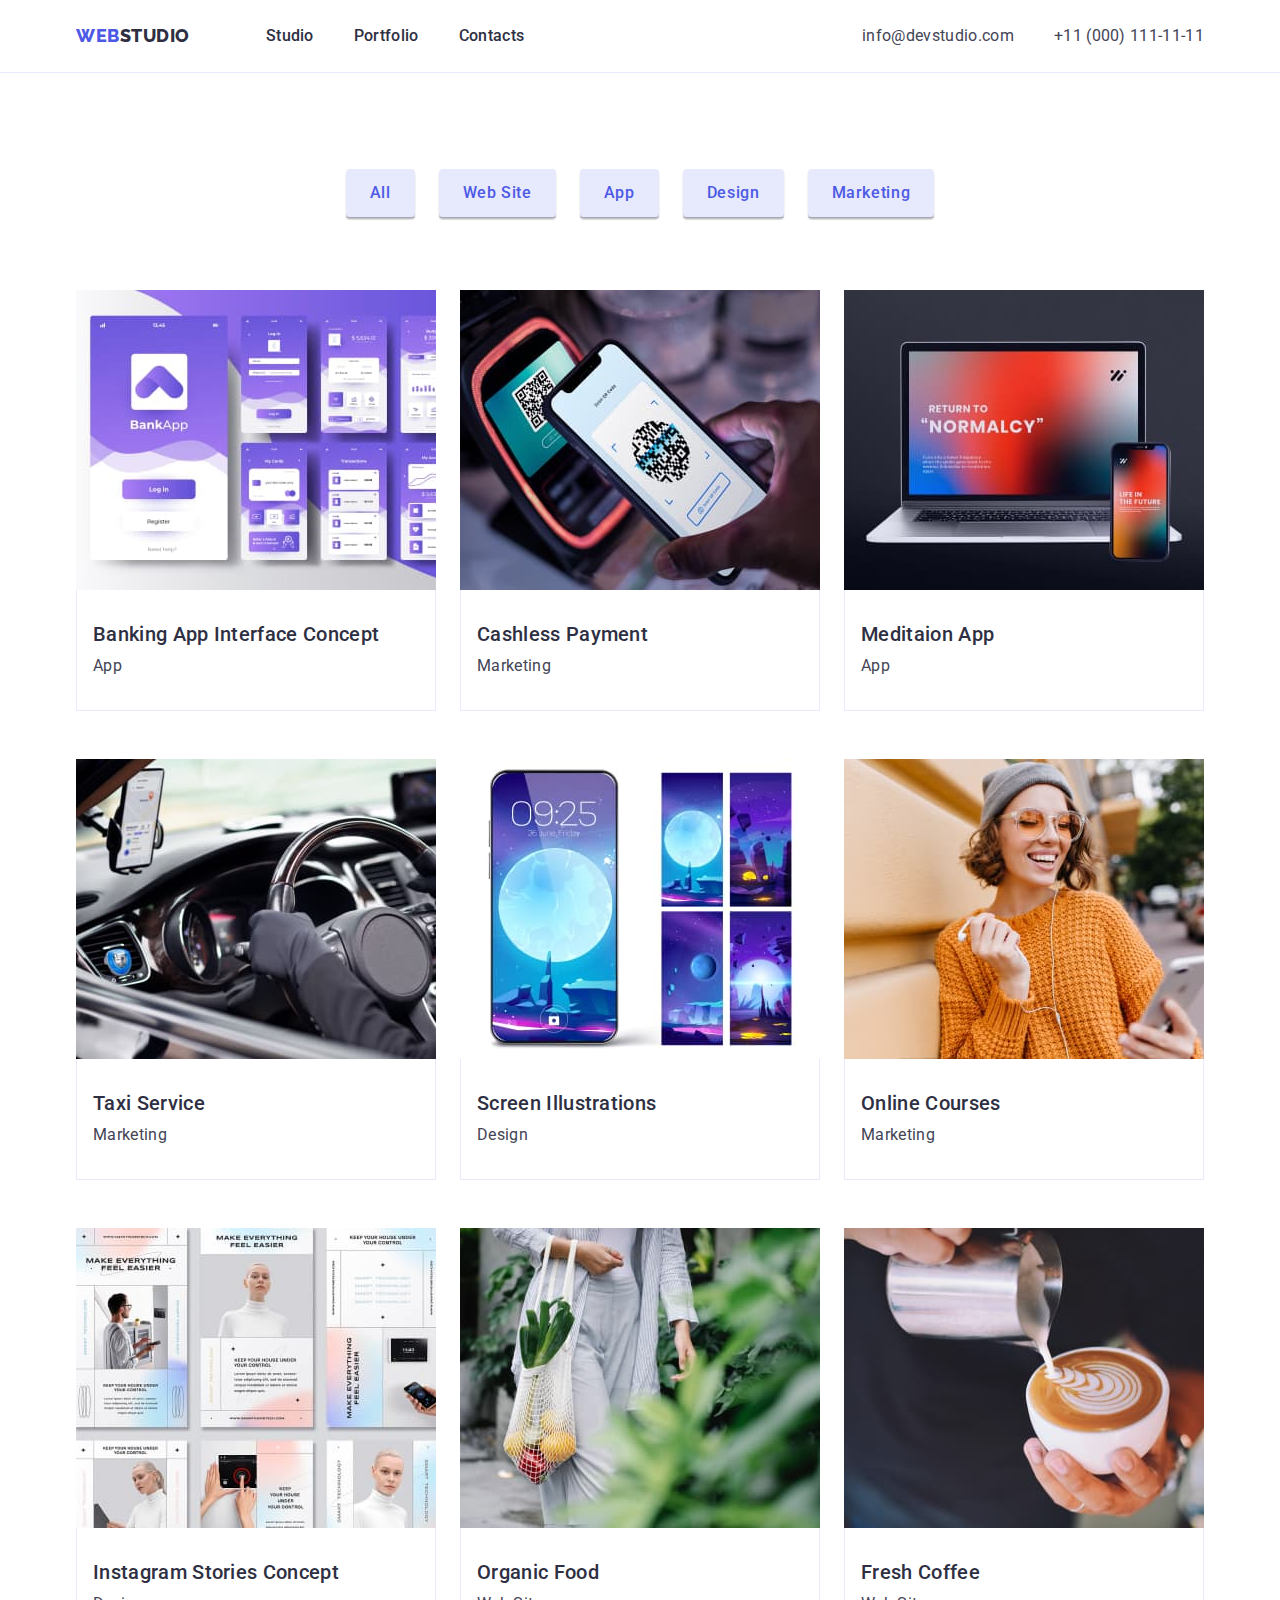
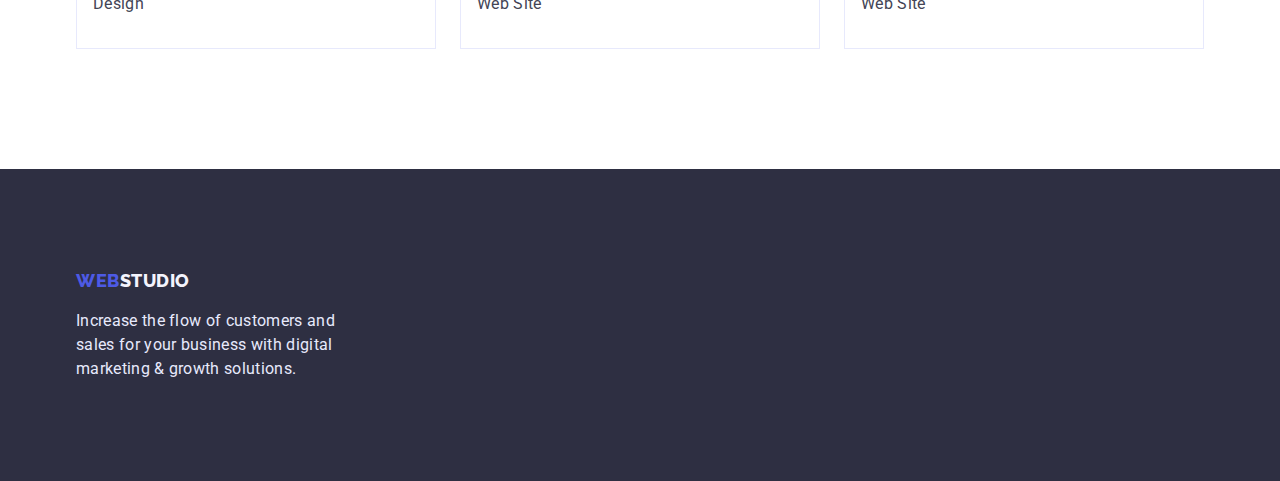
==== portfolio.html @ 7fa195ae "Initial commit" ====
<!DOCTYPE html>
<html lang="en">
  <head>
    <meta charset="UTF-8" content="width=device-width, initial-scale=1.0"/>
    <title>Web Studio</title>
    <link rel="stylesheet" href="https://cdnjs.cloudflare.com/ajax/libs/modern-normalize/1.0.0/modern-normalize.min.css" />
    <link rel="preconnect" href="https://fonts.googleapis.com" />
    <link rel="preconnect" href="https://fonts.gstatic.com" crossorigin />
    <link
      href="https://fonts.googleapis.com/css2?family=Raleway:wght@800&family=Roboto:wght@400;500;700;900&display=swap"
      rel="stylesheet"
    />
    <link rel="stylesheet" href="./css/styles.css" />
  </head>
  <body>
    <header class="section page-header">
      <div class="container flex-header">
      <a href="index.html" class="logo">WEB<span class="header-logo">STUDIO</a>
      <nav class="main-nav">
        <ul class="nav-menu list">
          <li class="list-item">
            <a class="nav-link" href="index.html">Studio</a>
          </li>
          <li class="list-item">
            <a class="nav-link" href="portfolio.html">Portfolio</a>
          </li>
          <li class="list-item"><a class="nav-link" href="">Contacts</a></li>
        </ul>
      </nav>
      <ul class="contacts list">
        <li class="list-item">
          <a class="contact-link link" href="mailto:info@devstudio.com"
            >info@devstudio.com</a
          >
        </li>
        <li class="list-item">
          <a class="contact-link link" href="tel:+110001111111">+11 (000) 111-11-11</a>
        </li>
      </ul>
    </div>
    </header>
    <main>
      <section class="section portfolio">
        <div class="container">
        <h1 class="visually-hidden">Portfolio</h1>
        <ul class="list portfolio-buttons">
          <li class="portfolio-item"><button type="button" class="portfolio-button button">All</button></li>
          <li class="portfolio-item">
            <button type="button" class="portfolio-button button">Web Site</button>
          </li>
          <li class="portfolio-item"><button type="button" class="portfolio-button button">App</button></li>
          <li class="portfolio-item">
            <button type="button" class="portfolio-button button">Design</button>
          </li>
          <li class="portfolio-item">
            <button type="button" class="portfolio-button button">Marketing</button>
          </li>
        </ul>
        <ul class="list flex-portfolio">
          <li class="portfolio-card"><a class="link" href="">
            <img class="image-block"
              src="./images/portfolio/img8.jpg"
              alt="Banking App Interface"
              width="360"
              height="300"
            />
            <div class="card-description">
            <h2 class="portfolio-title">Banking App Interface Concept</h2>
            <p class="portfolio-text">App</p>
            </div>
            </a>
          </li>
          <li class="portfolio-card">
            <a class="link" href="">
            <img class="image-block"
              src="./images/portfolio/img9.jpg"
              alt="Image of two smartphones with qr-based wireless payment system"
              width="360"
              height="300"
            />
            <div class="card-description">
            <h2 class="portfolio-title">Cashless Payment</h2>
            <p class="portfolio-text">Marketing</p>
            </div>
            </a>
          </li>
          <li class="portfolio-card">
            <a class="link" href="">
            <img class="image-block"
              src="./images/portfolio/img10.jpg"
              alt="Image of laptop and Iphone"
              width="360"
              height="300"
            />
            <div class="card-description">
            <h2 class="portfolio-title">Meditaion App</h2>
            <p class="portfolio-text">App</p>
            </div>
            </a>
          </li>
          <li class="portfolio-card">
            <a class="link" href="">
            <img class="image-block"
              src="./images/portfolio/img11.jpg"
              alt="Image of smartphone, installed iside the vehicle cockpit"
              width="360"
              height="300"
            />
            <div class="card-description">
            <h2 class="portfolio-title">Taxi Service</h2>
            <p class="portfolio-text">Marketing</p>
            </div>
            </a>
          </li>
          <li class="portfolio-card">
            <a class="link" href="">
            <img class="image-block"
              src="./images/portfolio/img12.jpg"
              alt="Illustrations of Design application"
              width="360px"
              height="300px"
            />
            <div class="card-description">
            <h2 class="portfolio-title">Screen Illustrations</h2>
            <p class="portfolio-text">Design</p>
            </div>
            </a>
          </li>
          <li class="portfolio-card">
            <a class="link" href="">
            <img class="image-block"
              src="./images/portfolio/img13.jpg"
              alt="Image of a woman in orange sweater holding a smartphone"
              width="360"
              height="300"
            />
            <div class="card-description">
            <h2 class="portfolio-title">Online Courses</h2>
            <p class="portfolio-text">Marketing</p>
            </div>
            </a>
          </li>
          <li class="portfolio-card">
            <a class="link" href="">
            <img class="image-block"
              src="./images/portfolio/img14.jpg"
              alt="Example of Instagram Stories application interface"
              width="360"
              height="300"
            />
            <div class="card-description">
            <h2 class="portfolio-title">Instagram Stories Concept</h2>
            <p class="portfolio-text">Design</p>
            </div>
            </a>
          </li>
          <li class="portfolio-card">
            <a class="link" href="">
            <img class="image-block"
              src="./images/portfolio/img15.jpg"
              alt="Image of woman holding a bag with fruits and vegetables"
              width="360"
              height="300"
            />
            <div class="card-description">
            <h2 class="portfolio-title">Organic Food</h2>
            <p class="portfolio-text">Web Site</p>
            </div>
            </a>
          </li>
          <li class="portfolio-card">
            <a class="link" href="">
            <img class="image-block"
              src="./images/portfolio/img16.jpg"
              alt="Image of the cup of coffee with milk"
              width="360"
              height="300"
            />
            <div class="card-description">
            <h2 class="portfolio-title">Fresh Coffee</h2>
            <p class="portfolio-text">Web Site</p>
            </div>
            </a>
          </li>
        </ul>
      </div>
      </section>
    </main>
    <footer class="section footer-section">
      <div class="container">
      <a href="index.html" class="logo"
        >WEB<span class="footer-logo">STUDIO</span></a
      >
      <p class="footer-text">
        Increase the flow of customers and sales for your business with digital
        marketing & growth solutions.
      </p>
    </div>
    </footer>
  </body>
</html>
---- css/styles.css ----
:root {
  --main-text-color: #434455;
  --header-text-color: #2e2f42;
  --primary-brand-color: #4d5ae5;
  --accent-color: #e7e9fc;
  --cloud-logo-color: #f4f4fd;
  --main-background-color: #fff;
  --active-button-color: #404bbf;
  --column-gap-size: 24px;
}
.container {
  width: 1158px;
  margin-left: auto;
  margin-right: auto;
  padding-left: 15px;
  padding-right: 15px;
}

h1,
h2,
h3,
h4,
h5,
h6,
p,
ul {
  margin: 0;
}
/* page header */
.page-header {
  padding-top: 24px;
  padding-bottom: 24px;
  border-bottom: 1px solid var(--accent-color);
}

.flex-header {
  display: flex;
  align-items: center;
}
.main-nav {
  margin-left: 76px;
}
.nav-menu {
  display: flex;
  justify-content: center;
  align-items: center;
  padding-left: 0;
  gap: 40px;
}

.contacts {
  display: flex;
  margin-left: auto;
  gap: 40px;
  margin-right: 0;
  padding-left: 0;
}
/* body */
body {
  font-family: Roboto, HelveticaNeue, sans-serif;
  font-weight: 400;
  font-size: 16px;
  line-height: 1.5;
  letter-spacing: 0.02em;
  color: var(--main-text-color);
}
.header-logo {
  color: var(--header-text-color);
}
.logo {
  display: block;
  margin-right: 0;
  font-family: Raleway, sans-serif;
  text-decoration: none;
  font-weight: 800;
  font-size: 18px;
  line-height: 1.33;
  letter-spacing: 0.03em;
  color: var(--primary-brand-color);
}

/* links */
.link {
  color: inherit;
  text-decoration: none;
}
.nav-link {
  display: block;
  font-weight: 500;
  color: var(--header-text-color);
  text-decoration: none;
}
.contact-link {
  display: block;
  font-weight: 400;
  color: var(--main-text-color);
  text-decoration: none;
}

.nav-link:hover,
.contact-link:hover,
.nav-link:focus,
.contact-link:focus {
  color: var(--primary-brand-color);
}
/* hero */
.hero,
.footer-section {
  background-color: var(--header-text-color);
}
.hero {
  padding-top: 188px;
  padding-bottom: 188px;
}

.hero-title {
  width: 494px;
  margin-left: auto;
  margin-right: auto;
  font-weight: 700;
  font-size: 56px;
  line-height: 1.07;
  color: var(--main-background-color);
  text-align: center;
}
.hero-button {
  display: inline-block;
  margin-top: 48px;
  padding-top: 16px;
  padding-right: 32px;
  padding-bottom: 16px;
  padding-left: 32px;
  border-radius: 4px;
  letter-spacing: 0.04em;
  color: var(--main-background-color);
  background-color: var(--primary-brand-color);
  box-shadow: 0px 4px 4px rgba(0, 0, 0, 0.15);
}
/* sections */
.section {
  margin-left: auto;
  margin-right: auto;
  text-align: center;
}
.title,
.portfolio-title {
  font-weight: 500;
  font-size: 20px;
  line-height: 1.2;

  color: var(--header-text-color);
}
.section-title {
  font-weight: 700;
  font-size: 36px;
  line-height: 1.1;
  color: var(--header-text-color);
  text-align: center;
}
.visually-hidden {
  position: absolute;
  width: 1px;
  height: 1px;
  margin: -1px;
  border: 0;
  padding: 0;
  white-space: nowrap;
  clip-path: inset(100%);
  clip: rect(0 0 0 0);
  overflow: hidden;
}
.key-values {
  padding-top: 120px;
  padding-bottom: 120px;
}
.activity {
  padding-bottom: 120px;
}

.flex-values {
  display: flex;
  justify-content: center;
  gap: var(--column-gap-size);
  align-items: flex-start;
  padding-left: 0;
  text-align: left;
  
}
.flex-activity {
  display: flex;
  justify-content: center;
  align-items: center;
  gap: var(--column-gap-size);
  margin-top: 72px;
  padding-left: 0;
}

.our-team {
  padding-top: 120px;
  padding-bottom: 120px;
  background-color: var(--cloud-logo-color);
}
.flex-team {
  display: flex;
  justify-content: center;
  gap: var(--column-gap-size);
  align-items: center;
  padding-left: 0;
  margin-top: 72px;
}
.team-item {
  padding-bottom: 32px;
  background-color: var(--main-background-color);
  box-shadow: 0px 1px 6px rgba(46, 47, 66, 0.08),
    0px 1px 1px rgba(46, 47, 66, 0.16), 0px 2px 1px rgba(46, 47, 66, 0.08);
  border-radius: 0px 0px 4px 4px;
}
.team-member {
  margin-top: 32px;
}
.member-description {
  margin-top: 8px;
}
.image-block {
  display: block;
  width: 100%;
}

/* buttons */
.button {
  font-weight: 500;
  font-size: 16px;
  line-height: 1.5;
  border: none;
  cursor: pointer;
}
.portfolio-button {
  display: inline-block;
  margin-top: 0;
  letter-spacing: 0.04em;

  padding-top: 12px;
  padding-right: 24px;
  padding-bottom: 12px;
  padding-left: 24px;
  color: var(--primary-brand-color);
  background-color: var(--accent-color);
  box-shadow: 0px 3px 1px rgba(0, 0, 0, 0.1), 0px 2px 1px rgba(0, 0, 0, 0.08),
    0px 2px 2px rgba(0, 0, 0, 0.12);
  border-radius: 4px;
}
.portfolio-button:hover,
.portfolio-button:focus {
  color: var(--main-background-color);
  background-color: var(--active-button-color);
}
.hero-button:hover,
.hero-button:focus {
  background-color: var(--active-button-color);
}
/* footer */
.footer-section {
  padding-top: 100px;
  padding-bottom: 100px;
}
.footer-text {
  color: var(--accent-color);
  width: 264px;
  margin-top: 16px;
  text-align: left;
}
.footer-section .logo {
  text-align: left;
}
.footer-logo {
  color: var(--cloud-logo-color);
}

/* list-styles */
.list {
  list-style: none;
}

/* Portfolio */
.portfolio {
  padding-top: 96px;
  padding-bottom: 120px;
}
.portfolio-buttons {
  display: flex;
  align-items: center;
  justify-content: center;
  gap: var(--column-gap-size);
  padding-left: 0;
  margin-bottom: 72px;
}
.portfolio-item {
  border-bottom: 1px solid var(--accent-color);
}
.flex-portfolio {
  display: flex;
  flex-wrap: wrap;
  justify-content: center;
  column-gap: var(--column-gap-size);
  row-gap: 48px;
  padding-left: 0;
}
.portfolio-card {
  width: 360px;
}

.card-description {
  padding-top: 32px;
  padding-bottom: 32px;
  padding-left: 16px;
  border: 1px solid var(--accent-color);
  border-top: 0px;
}
.portfolio-title,
.portfolio-text {
  text-align: left;
}
.portfolio-text {
  margin-top: 8px;
}
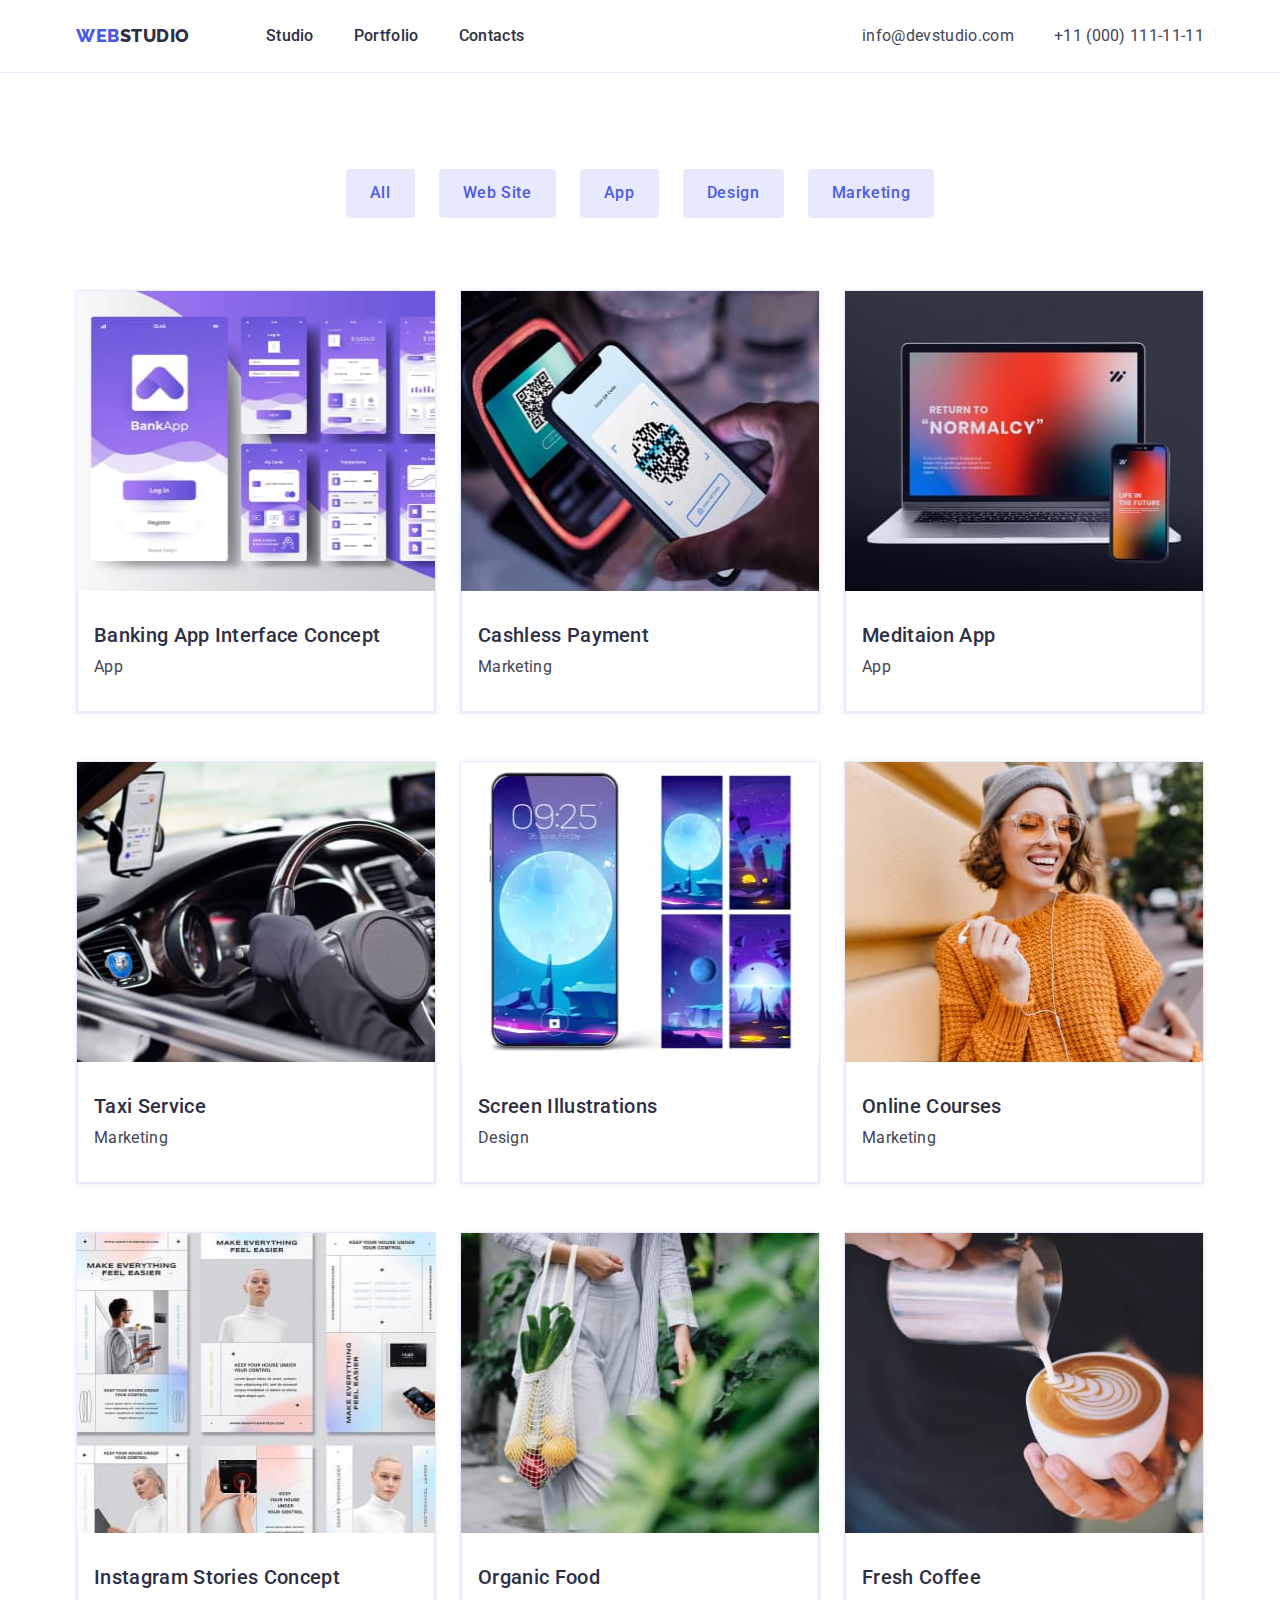
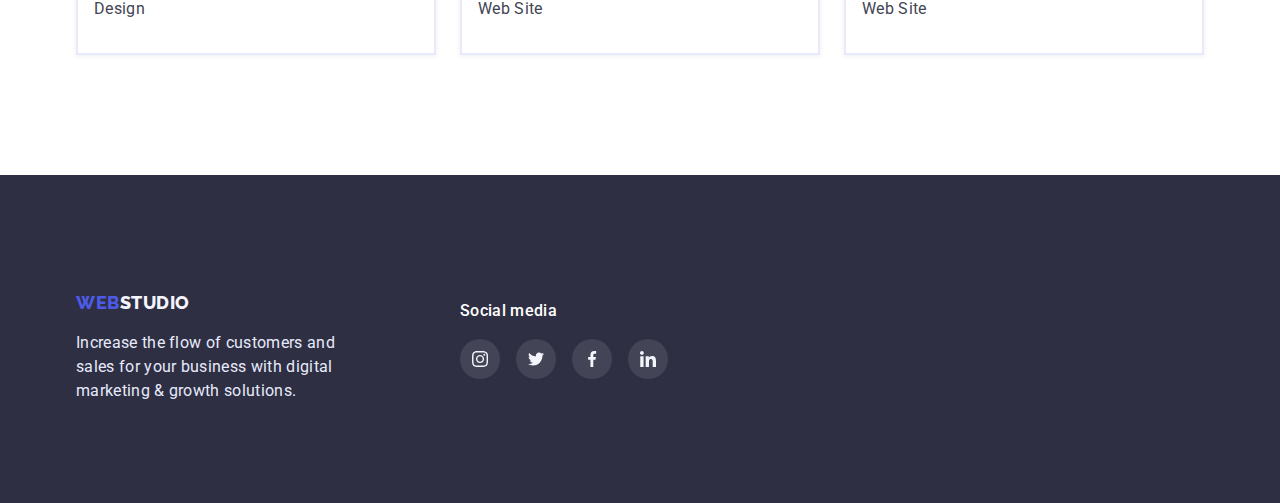
==== commit 95c4f93d: "Homework 4" ====
--- a/portfolio.html
+++ b/portfolio.html
@@ -186,15 +186,44 @@
       </div>
       </section>
     </main>
-    <footer class="section footer-section">
-      <div class="container">
-      <a href="index.html" class="logo"
+<footer class="section footer-section">
+      <div class="container flex-footer">
+ <div class="footer-text">
+       <a href="index.html" class="logo"
         >WEB<span class="footer-logo">STUDIO</span></a
       >
       <p class="footer-text">
         Increase the flow of customers and sales for your business with digital
         marketing & growth solutions.
       </p>
+ </div>
+ <div class="footer-social">
+  <h4 class="footer-title">Social media</h4>
+  <ul class="footer-links list">
+              <li>
+                <a href="" class="footer-link" aria-label="Instagram">
+                  <svg class="footer-icon">
+                    <use href="/images/icons.svg#icon-instagram"></use>
+                  </svg>
+                  </a>
+              </li>
+              <li><a href="" class="footer-link" aria-label="Twitter">
+                <svg class="footer-icon">
+                  <use href="/images/icons.svg#icon-twitter"></use>
+                </svg>
+                </a></li>
+              <li><a href="" class="footer-link" aria-label="Facebook">
+                <svg class="footer-icon">
+                  <use href="/images/icons.svg#icon-facebook"></use>
+                </svg>
+                </a></li>
+              <li"><a href="" class="footer-link" aria-label="Linkedin">
+                <svg class="footer-icon">
+                  <use href="/images/icons.svg#icon-linkedin"></use>
+                </svg>
+                </a></li>
+            </ul>
+ </div>
     </div>
     </footer>
   </body>
--- a/css/styles.css
+++ b/css/styles.css
@@ -7,6 +7,9 @@
   --main-background-color: #fff;
   --active-button-color: #404bbf;
   --column-gap-size: 24px;
+  --customers-border-color: #8e8f99;
+  --social-background-color: rgba(255, 255, 255, 0.1);
+  --footer-hover-color: #31d0aa;
 }
 .container {
   width: 1158px;
@@ -111,8 +114,17 @@
 .hero {
   padding-top: 188px;
   padding-bottom: 188px;
-}
-
+  max-width: 1440px;
+  height: 600px;
+  background-image: linear-gradient(
+      rgba(46, 47, 66, 0.7),
+      rgba(46, 47, 66, 0.7)
+    ),
+    url(/images/hero-background.jpg);
+  background-size: cover;
+  background-position: center;
+  background-repeat: no-repeat;
+}
 .hero-title {
   width: 494px;
   margin-left: auto;
@@ -173,6 +185,21 @@
   padding-top: 120px;
   padding-bottom: 120px;
 }
+.values-thumb {
+  background-color: var(--cloud-logo-color);
+  width: 264px;
+  height: 112px;
+  padding-top: 24px;
+  padding-right: 100px;
+  padding-bottom: 24px;
+  padding-left: 100px;
+  margin-top: 0;
+  margin-bottom: 8px;
+}
+.icon {
+  width: 64px;
+  height: 64px;
+}
 .activity {
   padding-bottom: 120px;
 }
@@ -184,7 +211,6 @@
   align-items: flex-start;
   padding-left: 0;
   text-align: left;
-  
 }
 .flex-activity {
   display: flex;
@@ -221,11 +247,71 @@
 .member-description {
   margin-top: 8px;
 }
+.social-links {
+  padding-left: 0;
+  display: flex;
+  align-items: center;
+  justify-content: center;
+  margin-top: 8px;
+  column-gap: 24px;
+  margin-left: 16px;
+  margin-right: 16px;
+}
+.social-link {
+  display: inline-flex;
+  background-color: var(--primary-brand-color);
+  width: 40px;
+  height: 40px;
+  border-radius: 50%;
+  padding: 12px;
+}
+.social-link:hover,
+.social-link:focus {
+  background-color: var(--active-button-color);
+}
+.social-icon {
+  fill: var(--cloud-logo-color);
+  width: 16px;
+  height: 16px;
+}
 .image-block {
   display: block;
   width: 100%;
 }
-
+.customers {
+  padding-top: 130px;
+  padding-bottom: 120px;
+}
+.customers-link {
+  display: inline-flex;
+  width: 168px;
+  height: 88px;
+  padding-top: 16px;
+  padding-right: 32px;
+  padding-bottom: 16px;
+  padding-left: 32px;
+  color: var(--customers-border-color);
+  border: 1px solid var(--customers-border-color);
+  border-radius: 4px;
+}
+.customers-icon {
+  width: 104px;
+  height: 56px;
+  fill: currentColor;
+}
+.flex-customers {
+  display: flex;
+  align-items: center;
+  column-gap: 24px;
+  margin-top: 72px;
+  padding-left: 0;
+}
+
+.customers-link:hover,
+.customers-link:focus {
+  color: var(--active-button-color);
+  border-color: var(--active-button-color);
+}
 /* buttons */
 .button {
   font-weight: 500;
@@ -245,14 +331,14 @@
   padding-left: 24px;
   color: var(--primary-brand-color);
   background-color: var(--accent-color);
-  box-shadow: 0px 3px 1px rgba(0, 0, 0, 0.1), 0px 2px 1px rgba(0, 0, 0, 0.08),
-    0px 2px 2px rgba(0, 0, 0, 0.12);
   border-radius: 4px;
 }
 .portfolio-button:hover,
 .portfolio-button:focus {
   color: var(--main-background-color);
   background-color: var(--active-button-color);
+  box-shadow: 0px 3px 1px rgba(0, 0, 0, 0.1), 0px 2px 1px rgba(0, 0, 0, 0.08),
+    0px 2px 2px rgba(0, 0, 0, 0.12);
 }
 .hero-button:hover,
 .hero-button:focus {
@@ -262,6 +348,10 @@
 .footer-section {
   padding-top: 100px;
   padding-bottom: 100px;
+}
+.flex-footer {
+  display: flex;
+  align-items: center;
 }
 .footer-text {
   color: var(--accent-color);
@@ -275,7 +365,43 @@
 .footer-logo {
   color: var(--cloud-logo-color);
 }
-
+.footer-title {
+  color: var(--main-background-color);
+  font-weight: 500;
+  text-align: left;
+  letter-spacing: 0.02em;
+}
+.footer-social {
+  width: 208px;
+  margin-right: auto;
+  margin-left: 120px;
+}
+.footer-links {
+  padding-left: 0;
+  display: flex;
+  align-items: center;
+  justify-content: center;
+  margin-top: 16px;
+  column-gap: 16px;
+}
+.footer-link {
+  display: inline-flex;
+  align-items: center;
+  background-color: var(--social-background-color);
+  width: 40px;
+  height: 40px;
+  border-radius: 50%;
+  padding: 12px;
+}
+.footer-link:hover,
+.footer-link:focus {
+  background-color: var(--footer-hover-color);
+}
+.footer-icon {
+  fill: var(--cloud-logo-color);
+  width: 24px;
+  height: 24px;
+}
 /* list-styles */
 .list {
   list-style: none;
@@ -307,8 +433,14 @@
 }
 .portfolio-card {
   width: 360px;
-}
-
+  box-shadow: 0px 1px 6px rgba(46, 47, 66, 0.08);
+  border: 1px solid var(--accent-color);
+}
+.portfolio-card:hover {
+  border: 0.5px solid var(--cloud-logo-color);
+  box-shadow: 0px 1px 6px rgba(46, 47, 66, 0.08),
+    0px 1px 1px rgba(46, 47, 66, 0.16), 0px 2px 1px rgba(46, 47, 66, 0.08);
+}
 .card-description {
   padding-top: 32px;
   padding-bottom: 32px;
